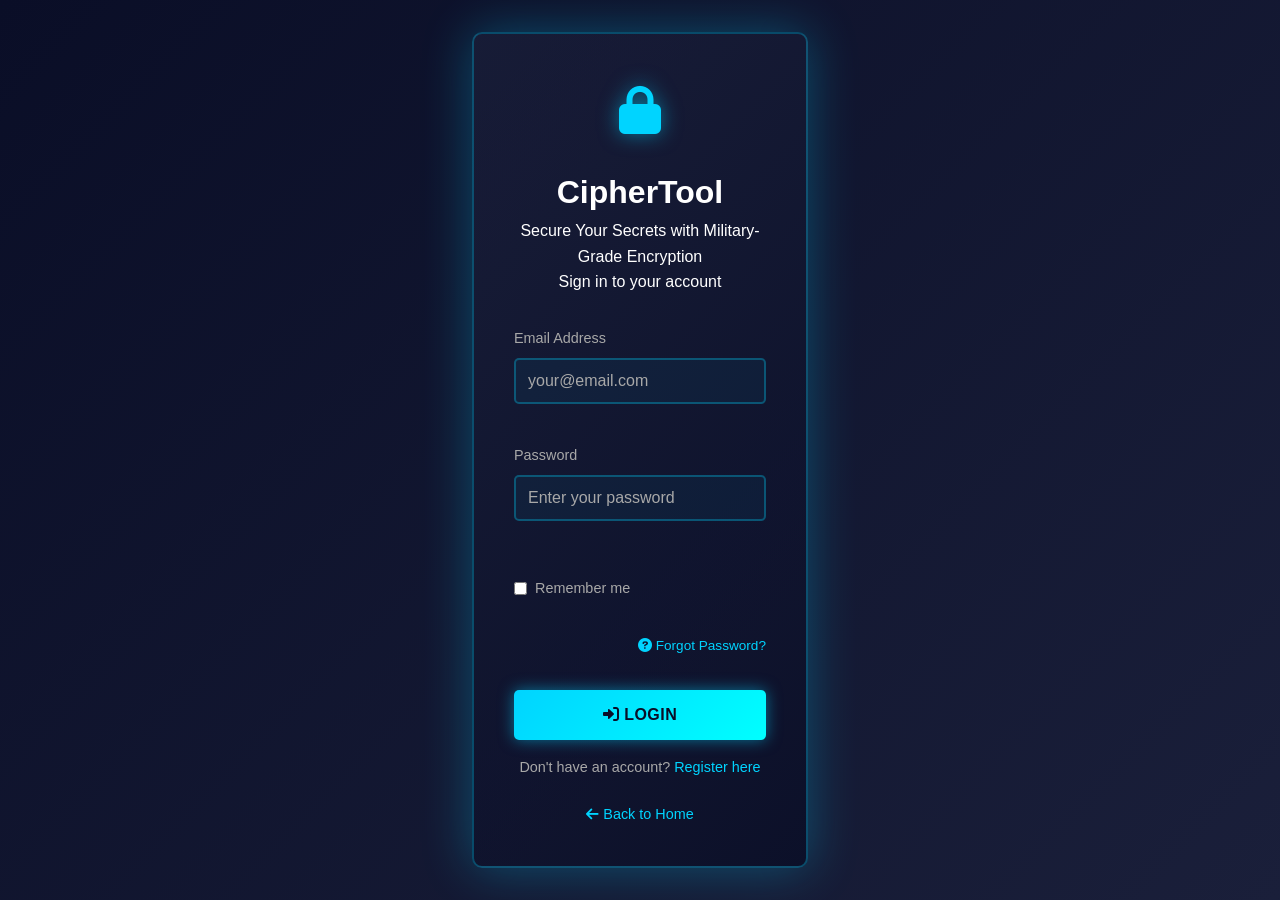
==== frontend/decrypt.html @ 05b0167c "message" ====
<!DOCTYPE html>
<html lang="en">
<head>
    <meta charset="UTF-8">
    <meta name="viewport" content="width=device-width, initial-scale=1.0">
    <title>Decrypt - CipherTool</title>
    <link rel="stylesheet" href="css/style.css">
    <link rel="stylesheet" href="https://cdnjs.cloudflare.com/ajax/libs/font-awesome/6.0.0/css/all.min.css">
</head>
<body>
    <header>
        <div class="header-content">
            <div class="logo" onclick="goHome()" title="Go to Dashboard">
                <i class="fas fa-lock logo-icon"></i>
                <span>CipherTool</span>
            </div>
            <nav>
                <button onclick="navigateTo('dashboard')" class="btn btn-secondary">Dashboard</button>
                <button onclick="logout()" class="btn btn-secondary">Logout</button>
            </nav>
        </div>
    </header>

    <main>
        <div class="container">
            <h1 style="color: #00ffff; margin-bottom: 2rem; font-size: 2rem;">
                <i class="fas fa-unlock"></i> Decrypt Files
            </h1>

            <div class="card">
                <h2 style="color: #00ffff; margin-bottom: 1.5rem; font-size: 1.3rem;">
                    <i class="fas fa-file-upload"></i> Upload Encrypted File
                </h2>

                <form id="decryptForm" style="display: flex; flex-direction: column; gap: 1.5rem;">
                    <div class="form-group">
                        <label for="encryptedFile">Encrypted File</label>
                        <input type="file" id="encryptedFile" required>
                        <small style="color: #a8a8a8; margin-top: 0.5rem; display: block;">
                            Select the encrypted file you want to decrypt
                        </small>
                    </div>

                    <div class="form-group">
                        <label for="algorithm">Encryption Algorithm</label>
                        <select id="algorithm" required>
                            <option value="">-- Select Algorithm --</option>
                            <option value="caesar">Caesar Cipher</option>
                            <option value="xor">XOR Cipher</option>
                        </select>
                    </div>

                    <div class="form-group">
                        <label for="decryptionKey">Decryption Key</label>
                        <input type="text" id="decryptionKey" placeholder="Enter your decryption key" required>
                        <small style="color: #a8a8a8; margin-top: 0.5rem; display: block;">
                            Use the same key that was used for encryption
                        </small>
                    </div>

                    <button type="submit" class="btn btn-primary">
                        <i class="fas fa-unlock"></i> Decrypt File
                    </button>
                </form>
            </div>

            <div class="card" style="margin-top: 2rem;">
                <h2 style="color: #00ffff; margin-bottom: 1.5rem; font-size: 1.3rem;">
                    <i class="fas fa-file-download"></i> Decrypted Output
                </h2>

                <div id="decryptedOutput" style="background: rgba(0, 212, 255, 0.05); border: 1px solid rgba(0, 212, 255, 0.3); border-radius: 5px; padding: 1rem; font-family: 'Courier New', monospace; word-break: break-all; max-height: 300px; overflow-y: auto; color: #00d4ff; font-size: 0.9rem;">
                    Decrypted content will appear here...
                </div>

                <div style="display: flex; gap: 1rem; margin-top: 1.5rem;">
                    <button onclick="copyDecrypted()" class="btn btn-secondary" style="flex: 1;">
                        <i class="fas fa-copy"></i> Copy
                    </button>
                    <button onclick="downloadDecrypted()" class="btn btn-primary" style="flex: 1;">
                        <i class="fas fa-download"></i> Download
                    </button>
                </div>
            </div>
        </div>
    </main>

    <div id="alertContainer"></div>
    <script src="js/app.js"></script>
    <script>
        if (!isAuthenticated()) window.location.href = 'login.html';

        let decryptedDataBytes = null;
        let sourceEncryptedFileName = '';

        document.getElementById('decryptForm').addEventListener('submit', async (e) => {
            e.preventDefault();
            
            const file = document.getElementById('encryptedFile').files[0];
            const algorithm = document.getElementById('algorithm').value;
            const key = document.getElementById('decryptionKey').value;

            if (!file || !algorithm || !key) {
                showAlert('Please fill all fields', 'error');
                return;
            }

            try {
                const reader = new FileReader();
                reader.onload = async (event) => {
                    const encryptedContent = event.target.result;
                    sourceEncryptedFileName = file.name;
                    let outputBytes = null;

                    if (algorithm === 'xor') {
                        const uint8Array = new Uint8Array(encryptedContent);
                        outputBytes = decryptBytes(uint8Array, algorithm, key);
                    } else {
                        const encryptedText = new TextDecoder().decode(encryptedContent);
                        outputBytes = decryptBytes(encryptedText, algorithm, key);
                    }

                    if (outputBytes) {
                        decryptedDataBytes = outputBytes;
                        const decoded = new TextDecoder('utf-8', { fatal: false }).decode(outputBytes);
                        const invalidChars = [...decoded].filter(ch => ch === '\uFFFD' || (ch.charCodeAt(0) < 32 && !['\n','\r','\t'].includes(ch))).length;
                        if (outputBytes.length === 0) {
                            document.getElementById('decryptedOutput').textContent = 'Decryption produced no data.';
                        } else if (invalidChars / Math.max(1, decoded.length) > 0.2) {
                            document.getElementById('decryptedOutput').textContent = 'Binary file decrypted. Download it to open the result.';
                        } else {
                            document.getElementById('decryptedOutput').textContent = decoded.substring(0, 500) + (decoded.length > 500 ? '...' : '');
                        }
                    }
                };
                reader.readAsArrayBuffer(file);
            } catch (error) {
                showAlert('Decryption error: ' + error.message, 'error');
            }
        });

        function copyDecrypted() {
            if (decryptedDataBytes) {
                const decoded = new TextDecoder('utf-8', { fatal: false }).decode(decryptedDataBytes);
                copyToClipboard(decoded);
            }
        }

        function downloadDecrypted() {
            if (!decryptedDataBytes) {
                showAlert('No decrypted data to download', 'error');
                return;
            }
            const blob = new Blob([decryptedDataBytes], { type: 'application/octet-stream' });
            const url = window.URL.createObjectURL(blob);
            const a = document.createElement('a');
            a.href = url;
            const filename = sourceEncryptedFileName.endsWith('.encrypted')
                ? sourceEncryptedFileName.slice(0, -'.encrypted'.length)
                : sourceEncryptedFileName + '.decrypted';
            a.download = filename;
            a.click();
            window.URL.revokeObjectURL(url);
            showAlert('File downloaded successfully', 'success');
        }
    </script>
</body>
</html>
---- frontend/css/style.css ----
@keyframes fadeInDown {
    from {
        opacity: 0;
        transform: translateY(-30px);
    }
    to {
        opacity: 1;
        transform: translateY(0);
    }
}

@keyframes fadeInUp {
    from {
        opacity: 0;
        transform: translateY(30px);
    }
    to {
        opacity: 1;
        transform: translateY(0);
    }
}

@keyframes slideInLeft {
    from {
        opacity: 0;
        transform: translateX(-30px);
    }
    to {
        opacity: 1;
        transform: translateX(0);
    }
}

@keyframes glowPulse {
    0% { box-shadow: 0 0 20px rgba(0, 212, 255, 0.3); }
    50% { box-shadow: 0 0 40px rgba(0, 212, 255, 0.6); }
    100% { box-shadow: 0 0 20px rgba(0, 212, 255, 0.3); }
}

@keyframes shimmer {
    0% { background-position: -1000px 0; }
    100% { background-position: 1000px 0; }
}

@keyframes rotate {
    from { transform: rotate(0deg); }
    to { transform: rotate(360deg); }
}

:root {
    --primary-dark: #0a0e27;
    --secondary-dark: #1a1f3a;
    --accent-blue: #00d4ff;
    --accent-neon: #00ffff;
    --danger: #ff006e;
    --success: #00ff00;
    --warning: #ffa500;
    --text-primary: #ffffff;
    --text-secondary: #a8a8a8;
    --border-color: #00d4ff;
    --shadow: 0 0 20px rgba(0, 212, 255, 0.3);
}

* {
    margin: 0;
    padding: 0;
    box-sizing: border-box;
}

body {
    font-family: 'Segoe UI', Tahoma, Geneva, Verdana, sans-serif;
    background: linear-gradient(135deg, var(--primary-dark) 0%, var(--secondary-dark) 100%);
    color: var(--text-primary);
    line-height: 1.6;
    overflow-x: hidden;
    animation: fadeInDown 0.6s ease-out;
}


header {
    background: linear-gradient(90deg, rgba(10, 14, 39, 0.95) 0%, rgba(26, 31, 58, 0.95) 100%);
    border-bottom: 2px solid var(--accent-blue);
    padding: 1rem 2rem;
    position: sticky;
    top: 0;
    z-index: 1000;
    box-shadow: var(--shadow);
}

.header-content {
    display: flex;
    justify-content: space-between;
    align-items: center;
    max-width: 1400px;
    margin: 0 auto;
}

.logo {
    display: flex;
    align-items: center;
    gap: 0.5rem;
    font-size: 1.5rem;
    font-weight: bold;
    color: var(--accent-neon);
    text-shadow: 0 0 10px var(--accent-blue);
    cursor: pointer;
    transition: all 0.3s ease;
    padding: 0.5rem 1rem;
    border-radius: 5px;
}

.logo:hover {
    transform: scale(1.05);
    box-shadow: 0 0 20px rgba(0, 255, 255, 0.5);
}

.logo-icon {
    font-size: 2rem;
    animation: glowPulse 2s ease-in-out infinite;
}

nav {
    display: flex;
    gap: 2rem;
    align-items: center;
}

nav a, nav button {
    color: var(--text-secondary);
    text-decoration: none;
    transition: all 0.3s ease;
    font-size: 0.95rem;
    border: none;
    background: none;
    cursor: pointer;
    padding: 0.5rem 1rem;
}

nav a:hover, nav button:hover {
    color: var(--accent-neon);
    text-shadow: 0 0 10px var(--accent-blue);
}


.sidebar {
    position: fixed;
    left: 0;
    top: 60px;
    width: 250px;
    height: calc(100vh - 60px);
    background: linear-gradient(180deg, rgba(26, 31, 58, 0.98) 0%, rgba(10, 14, 39, 0.98) 100%);
    border-right: 2px solid var(--accent-blue);
    overflow-y: auto;
    box-shadow: var(--shadow);
    display: none;
}

.sidebar.active {
    display: block;
}

.sidebar-nav {
    list-style: none;
    padding: 1rem 0;
}

.sidebar-nav li {
    border-bottom: 1px solid rgba(0, 212, 255, 0.1);
}

.sidebar-nav a {
    display: flex;
    align-items: center;
    gap: 1rem;
    padding: 1rem 1.5rem;
    color: var(--text-secondary);
    text-decoration: none;
    transition: all 0.3s ease;
}

.sidebar-nav a:hover,
.sidebar-nav a.active {
    background: rgba(0, 212, 255, 0.1);
    color: var(--accent-neon);
    border-left: 3px solid var(--accent-blue);
    padding-left: 1.2rem;
}


main {
    padding: 2rem;
    max-width: 1400px;
    margin: 0 auto;
    min-height: calc(100vh - 60px);
}

.container {
    background: linear-gradient(135deg, rgba(26, 31, 58, 0.6) 0%, rgba(10, 14, 39, 0.6) 100%);
    border: 2px solid rgba(0, 212, 255, 0.3);
    border-radius: 10px;
    padding: 2rem;
    box-shadow: var(--shadow);
}


.card {
    background: linear-gradient(135deg, rgba(26, 31, 58, 0.5) 0%, rgba(10, 14, 39, 0.5) 100%);
    border: 1px solid rgba(0, 212, 255, 0.3);
    border-radius: 8px;
    padding: 1.5rem;
    transition: all 0.4s cubic-bezier(0.4, 0, 0.2, 1);
    margin-bottom: 1rem;
    animation: fadeInUp 0.6s ease-out;
}

.card:hover {
    transform: translateY(-8px);
    box-shadow: 0 0 30px rgba(0, 212, 255, 0.5);
    border-color: var(--accent-neon);
    background: linear-gradient(135deg, rgba(26, 31, 58, 0.8) 0%, rgba(10, 14, 39, 0.8) 100%);
}

.card-title {
    color: var(--accent-neon);
    font-size: 1.2rem;
    font-weight: 600;
    margin-bottom: 0.5rem;
}

.card-value {
    font-size: 2rem;
    font-weight: bold;
    color: var(--accent-blue);
    margin: 0.5rem 0;
}


form {
    display: flex;
    flex-direction: column;
    gap: 1rem;
}

.form-group {
    display: flex;
    flex-direction: column;
}

label {
    color: var(--text-secondary);
    font-size: 0.9rem;
    margin-bottom: 0.5rem;
    font-weight: 500;
}

input, textarea, select {
    padding: 0.75rem;
    background: rgba(0, 212, 255, 0.05);
    border: 2px solid rgba(0, 212, 255, 0.3);
    border-radius: 5px;
    color: var(--text-primary);
    font-family: inherit;
    font-size: 1rem;
    transition: all 0.3s ease;
}

input:focus, textarea:focus, select:focus {
    outline: none;
    border-color: var(--accent-neon);
    box-shadow: 0 0 10px rgba(0, 255, 255, 0.3);
    background: rgba(0, 212, 255, 0.1);
}

input::placeholder {
    color: var(--text-secondary);
}

textarea {
    resize: vertical;
    min-height: 100px;
}


.btn {
    padding: 0.75rem 1.5rem;
    border: none;
    border-radius: 5px;
    font-size: 1rem;
    font-weight: 600;
    cursor: pointer;
    transition: all 0.3s ease;
    text-decoration: none;
    display: inline-block;
    text-align: center;
    text-transform: uppercase;
    letter-spacing: 0.5px;
}

.btn-primary {
    background: linear-gradient(135deg, #00d4ff 0%, #00ffff 100%);
    color: var(--primary-dark);
    box-shadow: 0 0 15px rgba(0, 212, 255, 0.5);
}

.btn-primary:hover {
    transform: translateY(-3px);
    box-shadow: 0 0 25px rgba(0, 212, 255, 0.8);
}

.btn-secondary {
    background: transparent;
    color: var(--accent-blue);
    border: 2px solid var(--accent-blue);
}

.btn-secondary:hover {
    background: rgba(0, 212, 255, 0.1);
    box-shadow: 0 0 15px rgba(0, 212, 255, 0.5);
}

.btn-danger {
    background: linear-gradient(135deg, #ff006e 0%, #ff1493 100%);
    color: white;
}

.btn-danger:hover {
    transform: translateY(-3px);
    box-shadow: 0 0 15px rgba(255, 0, 110, 0.5);
}

.btn-success {
    background: linear-gradient(135deg, #00ff00 0%, #00dd00 100%);
    color: var(--primary-dark);
}

.btn-success:hover {
    transform: translateY(-3px);
    box-shadow: 0 0 15px rgba(0, 255, 0, 0.5);
}

.btn:disabled {
    opacity: 0.5;
    cursor: not-allowed;
}


table {
    width: 100%;
    border-collapse: collapse;
    margin-top: 1rem;
}

th {
    background: rgba(0, 212, 255, 0.1);
    color: var(--accent-neon);
    padding: 1rem;
    text-align: left;
    border-bottom: 2px solid var(--accent-blue);
    font-weight: 600;
}

td {
    padding: 1rem;
    border-bottom: 1px solid rgba(0, 212, 255, 0.2);
}

tr:hover {
    background: rgba(0, 212, 255, 0.05);
}


@keyframes glow {
    0%, 100% { box-shadow: 0 0 20px rgba(0, 212, 255, 0.3); }
    50% { box-shadow: 0 0 40px rgba(0, 212, 255, 0.6); }
}

@keyframes pulse {
    0%, 100% { opacity: 1; }
    50% { opacity: 0.7; }
}

@keyframes slideIn {
    from {
        opacity: 0;
        transform: translateY(20px);
    }
    to {
        opacity: 1;
        transform: translateY(0);
    }
}

.animate-glow {
    animation: glow 2s ease-in-out infinite;
}

.animate-pulse {
    animation: pulse 2s ease-in-out infinite;
}

.animate-slide-in {
    animation: slideIn 0.3s ease-out;
}


.alert {
    padding: 1rem;
    border-radius: 5px;
    margin-bottom: 1rem;
    border-left: 4px solid;
}

.alert-success {
    background: rgba(0, 255, 0, 0.1);
    color: var(--success);
    border-left-color: var(--success);
}

.alert-error {
    background: rgba(255, 0, 110, 0.1);
    color: var(--danger);
    border-left-color: var(--danger);
}

.alert-warning {
    background: rgba(255, 165, 0, 0.1);
    color: var(--warning);
    border-left-color: var(--warning);
}

.alert-info {
    background: rgba(0, 212, 255, 0.1);
    color: var(--accent-blue);
    border-left-color: var(--accent-blue);
}


.modal {
    display: none;
    position: fixed;
    z-index: 2000;
    left: 0;
    top: 0;
    width: 100%;
    height: 100%;
    background: rgba(0, 0, 0, 0.7);
    align-items: center;
    justify-content: center;
}

.modal.active {
    display: flex;
}

.modal-content {
    background: linear-gradient(135deg, #1a1f3a 0%, #0a0e27 100%);
    border: 2px solid var(--accent-blue);
    border-radius: 10px;
    padding: 2rem;
    max-width: 500px;
    width: 90%;
    box-shadow: 0 0 50px rgba(0, 212, 255, 0.5);
    animation: slideIn 0.3s ease-out;
}

.modal-header {
    display: flex;
    justify-content: space-between;
    align-items: center;
    margin-bottom: 1rem;
    border-bottom: 1px solid rgba(0, 212, 255, 0.3);
    padding-bottom: 1rem;
}

.modal-title {
    font-size: 1.5rem;
    color: var(--accent-neon);
}

.modal-close {
    background: none;
    border: none;
    color: var(--text-secondary);
    font-size: 1.5rem;
    cursor: pointer;
    transition: all 0.3s ease;
}

.modal-close:hover {
    color: var(--accent-blue);
    transform: rotate(90deg);
}


.progress-bar {
    width: 100%;
    height: 8px;
    background: rgba(0, 212, 255, 0.2);
    border-radius: 10px;
    overflow: hidden;
    margin: 1rem 0;
}

.progress-bar-fill {
    height: 100%;
    background: linear-gradient(90deg, #00d4ff 0%, #00ffff 100%);
    width: 0%;
    transition: width 0.3s ease;
    box-shadow: 0 0 10px rgba(0, 212, 255, 0.6);
}


@media (max-width: 768px) {
    .sidebar {
        width: 100%;
        height: auto;
        position: relative;
        top: 0;
        border: none;
        border-top: 2px solid var(--accent-blue);
    }

    main {
        padding: 1rem;
    }

    nav {
        gap: 1rem;
    }

    .card-value {
        font-size: 1.5rem;
    }

    .modal-content {
        width: 95%;
        padding: 1rem;
    }
}


.text-center { text-align: center; }
.mt-1 { margin-top: 0.5rem; }
.mt-2 { margin-top: 1rem; }
.mt-3 { margin-top: 1.5rem; }
.mb-1 { margin-bottom: 0.5rem; }
.mb-2 { margin-bottom: 1rem; }
.mb-3 { margin-bottom: 1.5rem; }
.gap-1 { gap: 0.5rem; }
.gap-2 { gap: 1rem; }
.gap-3 { gap: 1.5rem; }
.flex { display: flex; }
.flex-center { display: flex; align-items: center; justify-content: center; }
.flex-between { display: flex; align-items: center; justify-content: space-between; }




input:focus, textarea:focus, select:focus {
    animation: inputGlow 0.4s ease;
}

@keyframes inputGlow {
    0% {
        box-shadow: 0 0 5px rgba(0, 212, 255, 0.2);
    }
    50% {
        box-shadow: 0 0 20px rgba(0, 212, 255, 0.5);
    }
    100% {
        box-shadow: 0 0 10px rgba(0, 255, 255, 0.3);
    }
}


.btn:active {
    transform: scale(0.98);
}


@keyframes spin {
    from { transform: rotate(0deg); }
    to { transform: rotate(360deg); }
}

.spinner {
    display: inline-block;
    width: 20px;
    height: 20px;
    border: 3px solid rgba(0, 212, 255, 0.3);
    border-radius: 50%;
    border-top-color: #00ffff;
    animation: spin 0.8s linear infinite;
}


@keyframes pageSlideIn {
    from {
        opacity: 0;
        transform: translateY(20px);
    }
    to {
        opacity: 1;
        transform: translateY(0);
    }
}

main {
    animation: pageSlideIn 0.5s ease-out;
}


.btn:hover, .card:hover, a:hover {
    transition: all 0.3s cubic-bezier(0.4, 0, 0.2, 1);
}


::-webkit-scrollbar {
    width: 10px;
}

::-webkit-scrollbar-track {
    background: rgba(0, 212, 255, 0.05);
}

::-webkit-scrollbar-thumb {
    background: rgba(0, 212, 255, 0.3);
    border-radius: 5px;
    transition: background 0.3s ease;
}

::-webkit-scrollbar-thumb:hover {
    background: rgba(0, 212, 255, 0.6);
}
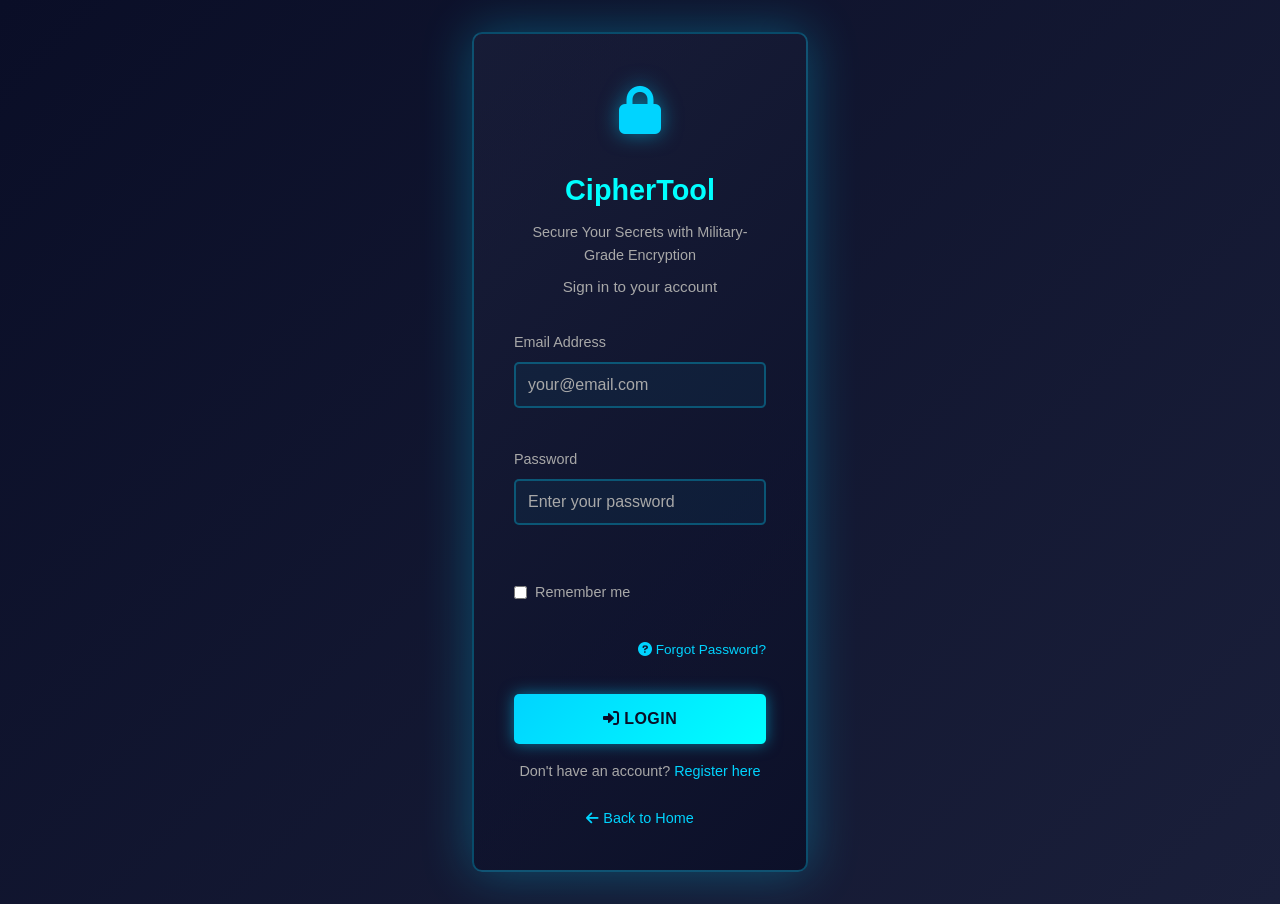
==== commit b3132aba: "pushing code" ====
--- a/frontend/decrypt.html
+++ b/frontend/decrypt.html
@@ -131,6 +131,8 @@
                         } else {
                             document.getElementById('decryptedOutput').textContent = decoded.substring(0, 500) + (decoded.length > 500 ? '...' : '');
                         }
+                        
+                        trackDecryptedFile(file.name);
                     }
                 };
                 reader.readAsArrayBuffer(file);
